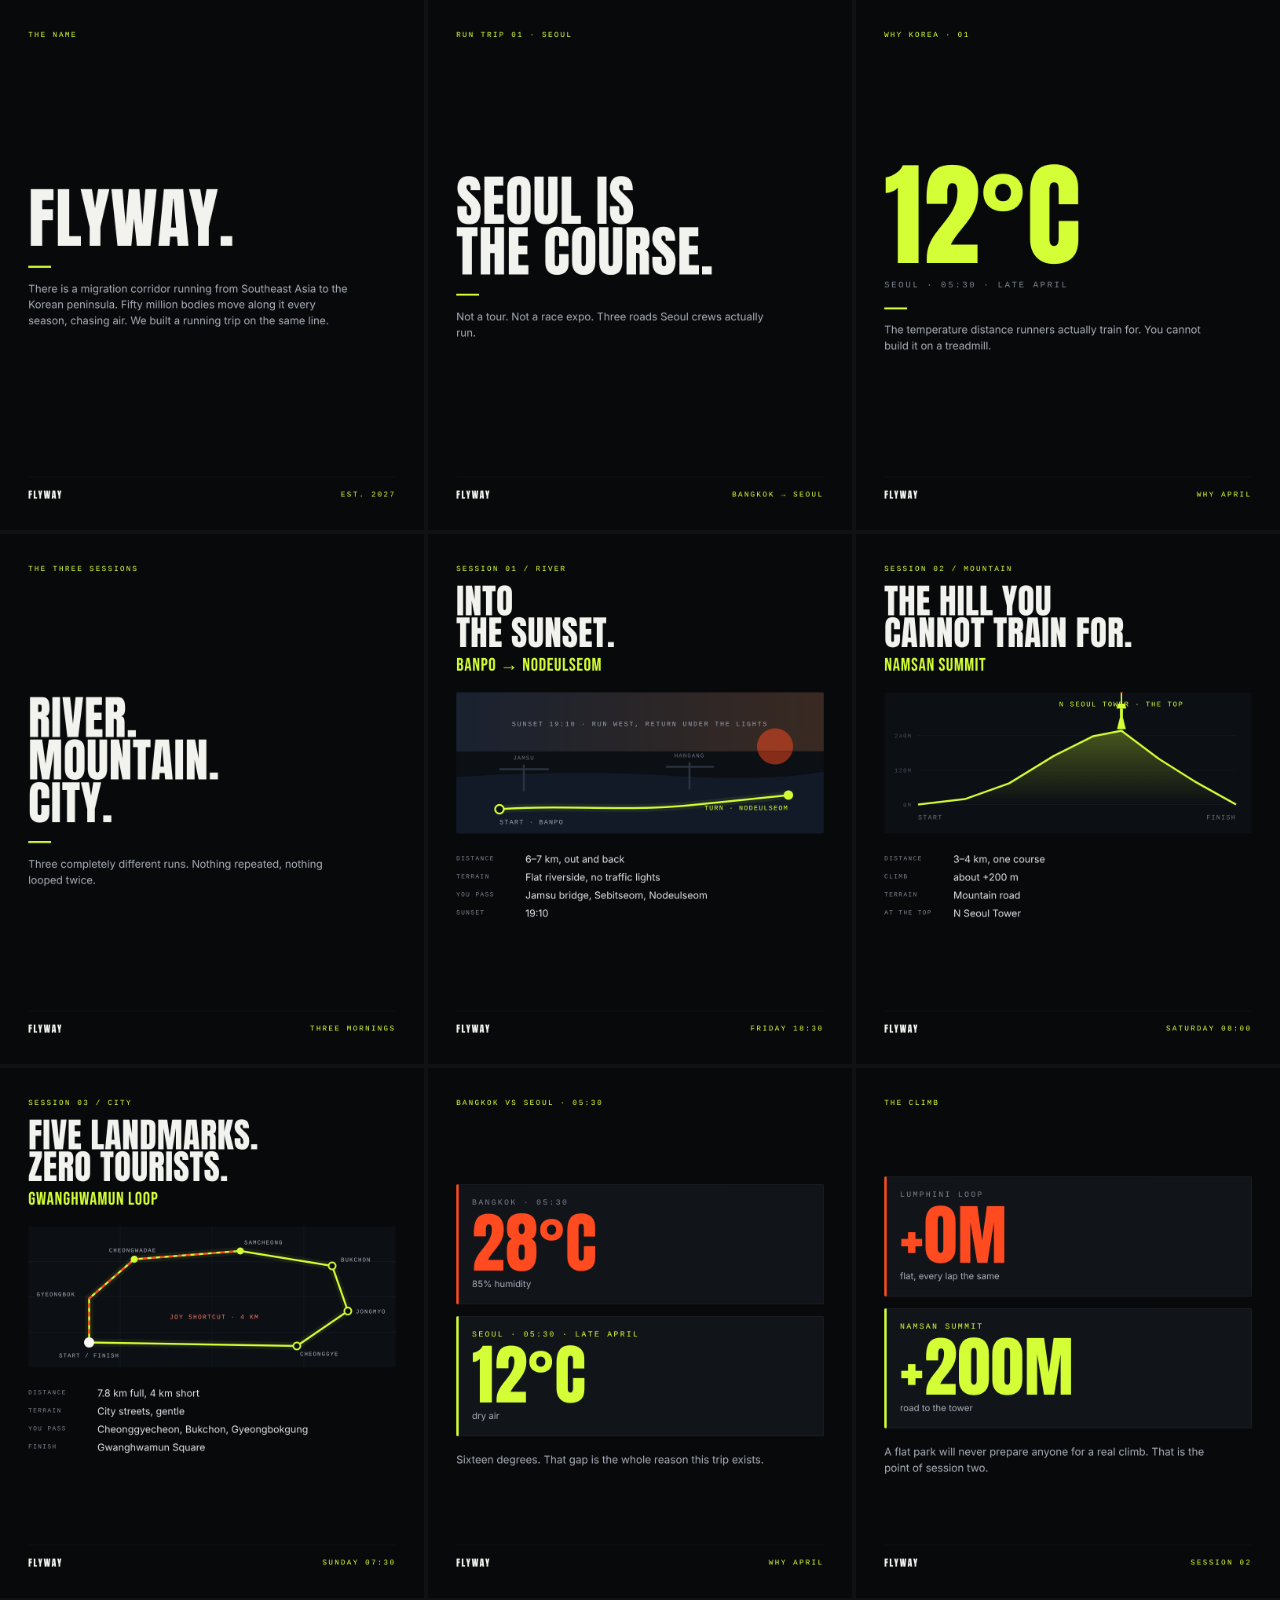
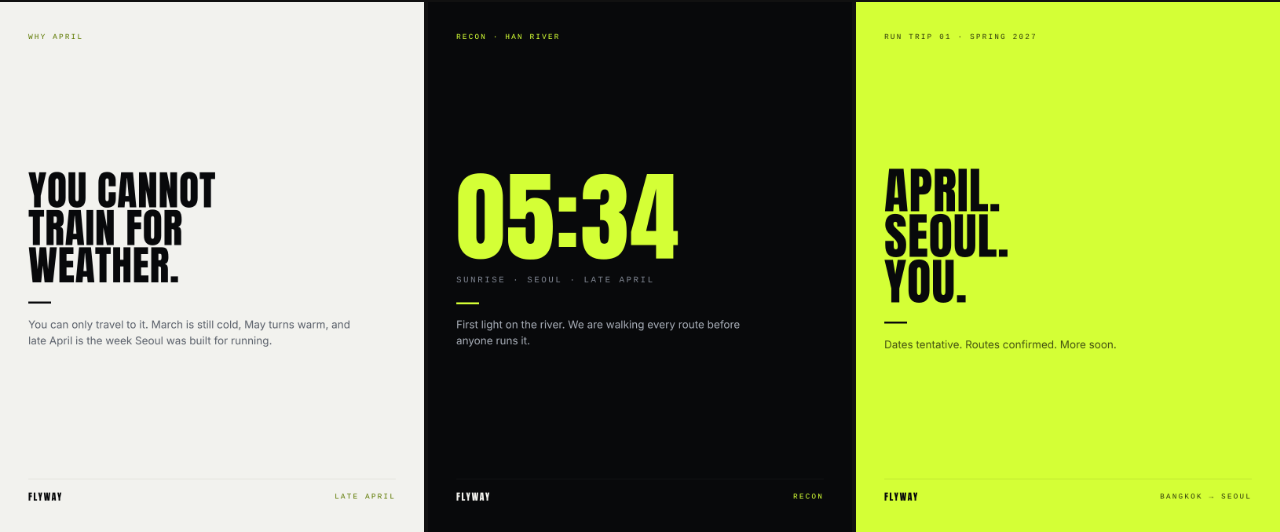
==== docs/index.html @ 37e59226 "Add files via upload" ====
<!doctype html><meta charset=utf-8><title>Flyway assets</title><style>body{margin:0;background:#111;display:grid;grid-template-columns:repeat(3,1fr);gap:4px}img{width:100%;display:block}</style><a href="img/01.png"><img src="img/01.png" loading="lazy"></a><a href="img/02.png"><img src="img/02.png" loading="lazy"></a><a href="img/03.png"><img src="img/03.png" loading="lazy"></a><a href="img/04.png"><img src="img/04.png" loading="lazy"></a><a href="img/05.png"><img src="img/05.png" loading="lazy"></a><a href="img/06.png"><img src="img/06.png" loading="lazy"></a><a href="img/07.png"><img src="img/07.png" loading="lazy"></a><a href="img/08.png"><img src="img/08.png" loading="lazy"></a><a href="img/09.png"><img src="img/09.png" loading="lazy"></a><a href="img/10.png"><img src="img/10.png" loading="lazy"></a><a href="img/11.png"><img src="img/11.png" loading="lazy"></a><a href="img/12.png"><img src="img/12.png" loading="lazy"></a>
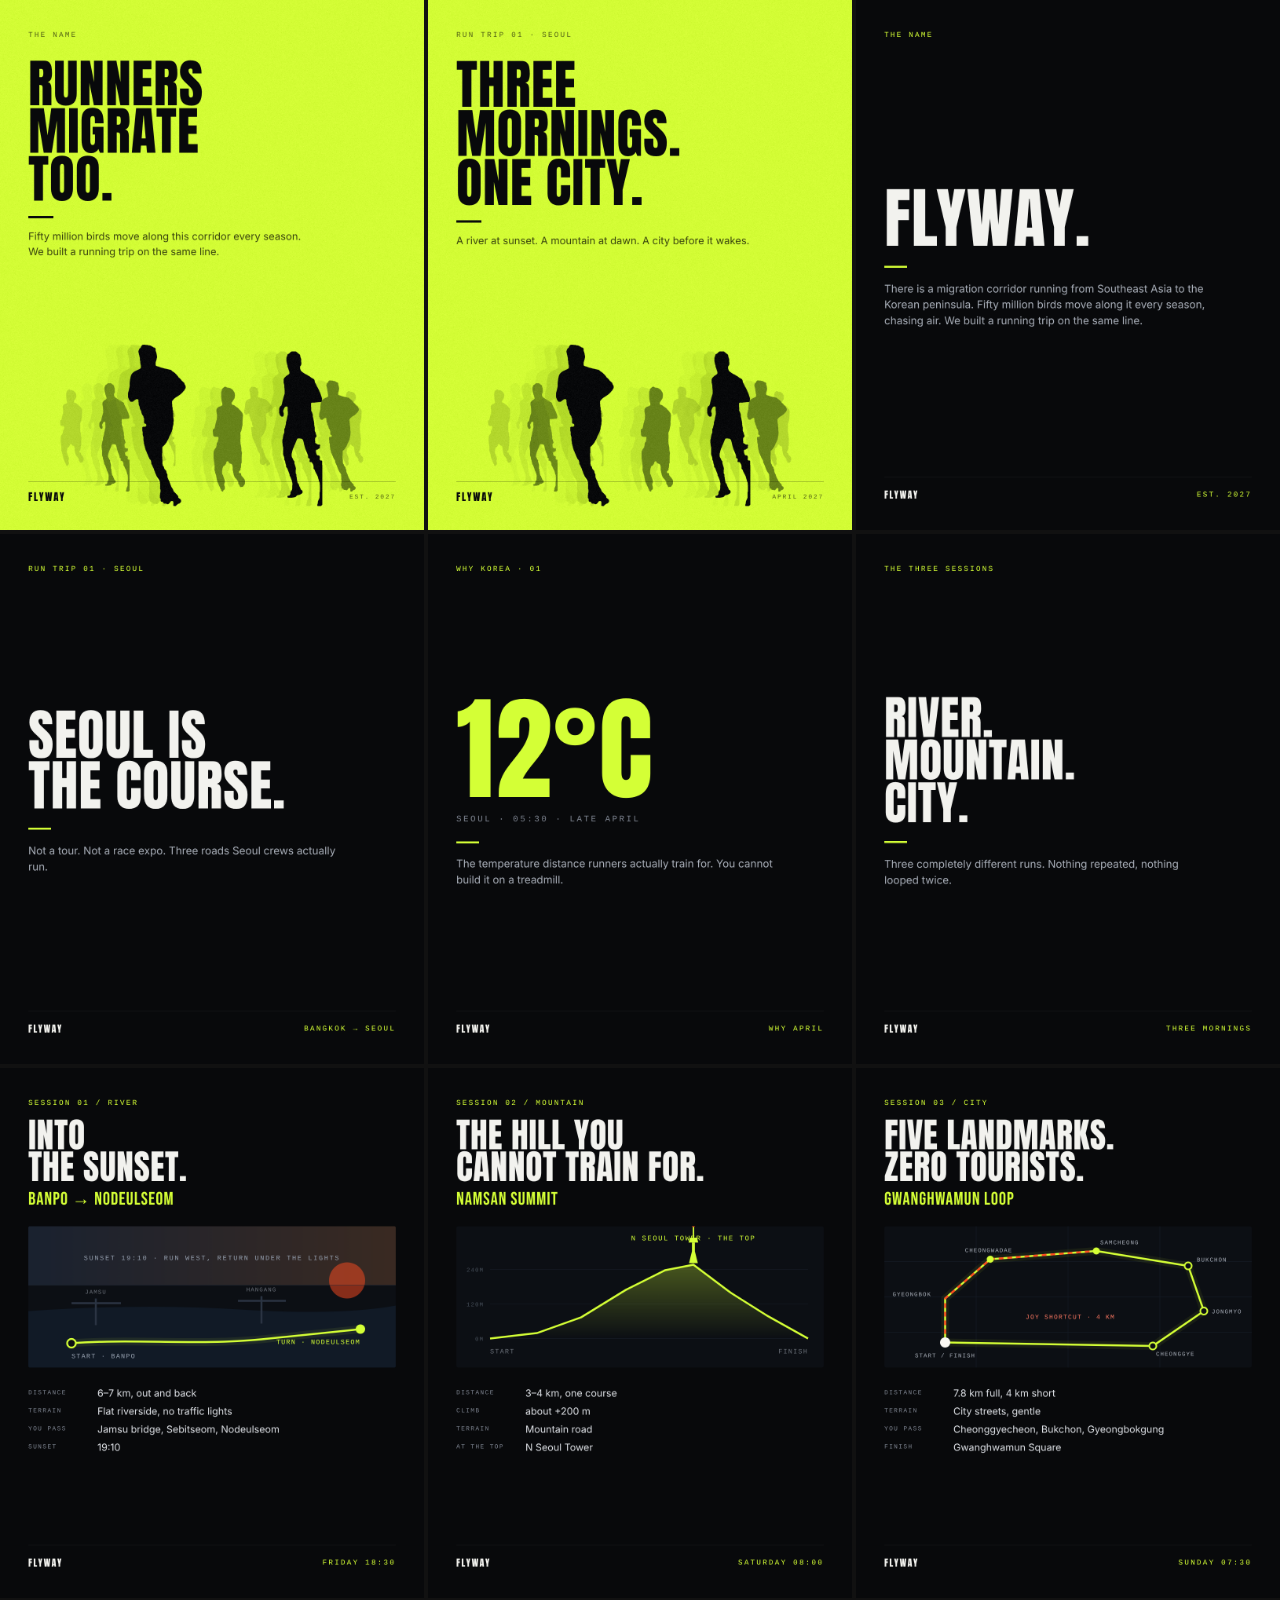
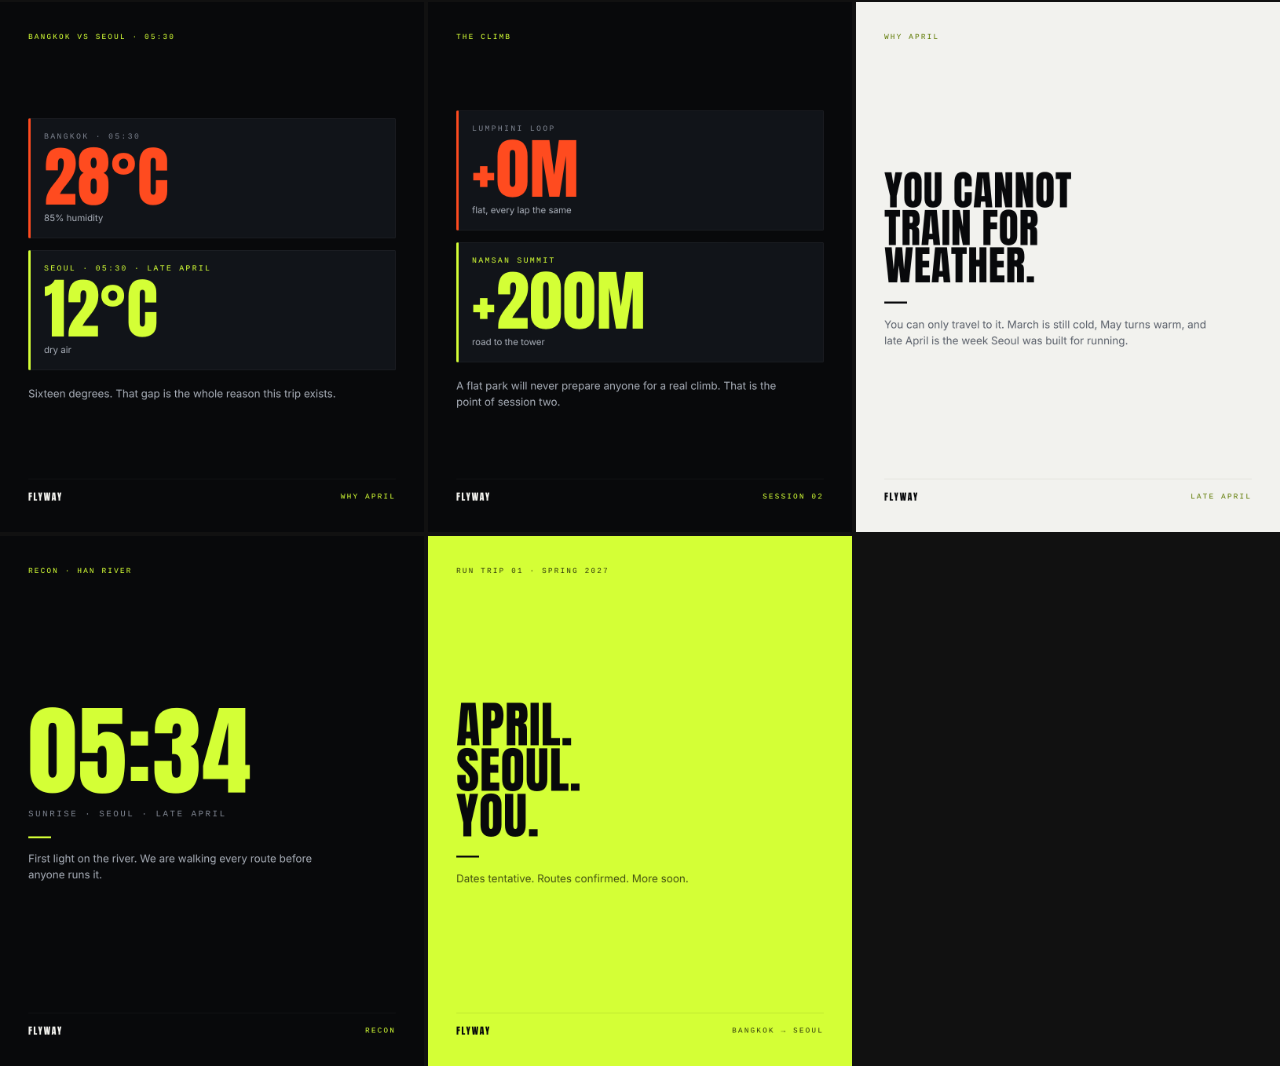
==== commit 20c0ae99: "Add files via upload" ====
--- a/docs/index.html
+++ b/docs/index.html
@@ -1 +1 @@
-<!doctype html><meta charset=utf-8><title>Flyway assets</title><style>body{margin:0;background:#111;display:grid;grid-template-columns:repeat(3,1fr);gap:4px}img{width:100%;display:block}</style><a href="img/01.png"><img src="img/01.png" loading="lazy"></a><a href="img/02.png"><img src="img/02.png" loading="lazy"></a><a href="img/03.png"><img src="img/03.png" loading="lazy"></a><a href="img/04.png"><img src="img/04.png" loading="lazy"></a><a href="img/05.png"><img src="img/05.png" loading="lazy"></a><a href="img/06.png"><img src="img/06.png" loading="lazy"></a><a href="img/07.png"><img src="img/07.png" loading="lazy"></a><a href="img/08.png"><img src="img/08.png" loading="lazy"></a><a href="img/09.png"><img src="img/09.png" loading="lazy"></a><a href="img/10.png"><img src="img/10.png" loading="lazy"></a><a href="img/11.png"><img src="img/11.png" loading="lazy"></a><a href="img/12.png"><img src="img/12.png" loading="lazy"></a>+<!doctype html><meta charset=utf-8><title>Flyway assets</title><style>body{margin:0;background:#111;display:grid;grid-template-columns:repeat(3,1fr);gap:4px}img{width:100%;display:block}</style><a href="img/13.png"><img src="img/13.png" loading="lazy"></a><a href="img/14.png"><img src="img/14.png" loading="lazy"></a><a href="img/01.png"><img src="img/01.png" loading="lazy"></a><a href="img/02.png"><img src="img/02.png" loading="lazy"></a><a href="img/03.png"><img src="img/03.png" loading="lazy"></a><a href="img/04.png"><img src="img/04.png" loading="lazy"></a><a href="img/05.png"><img src="img/05.png" loading="lazy"></a><a href="img/06.png"><img src="img/06.png" loading="lazy"></a><a href="img/07.png"><img src="img/07.png" loading="lazy"></a><a href="img/08.png"><img src="img/08.png" loading="lazy"></a><a href="img/09.png"><img src="img/09.png" loading="lazy"></a><a href="img/10.png"><img src="img/10.png" loading="lazy"></a><a href="img/11.png"><img src="img/11.png" loading="lazy"></a><a href="img/12.png"><img src="img/12.png" loading="lazy"></a>
